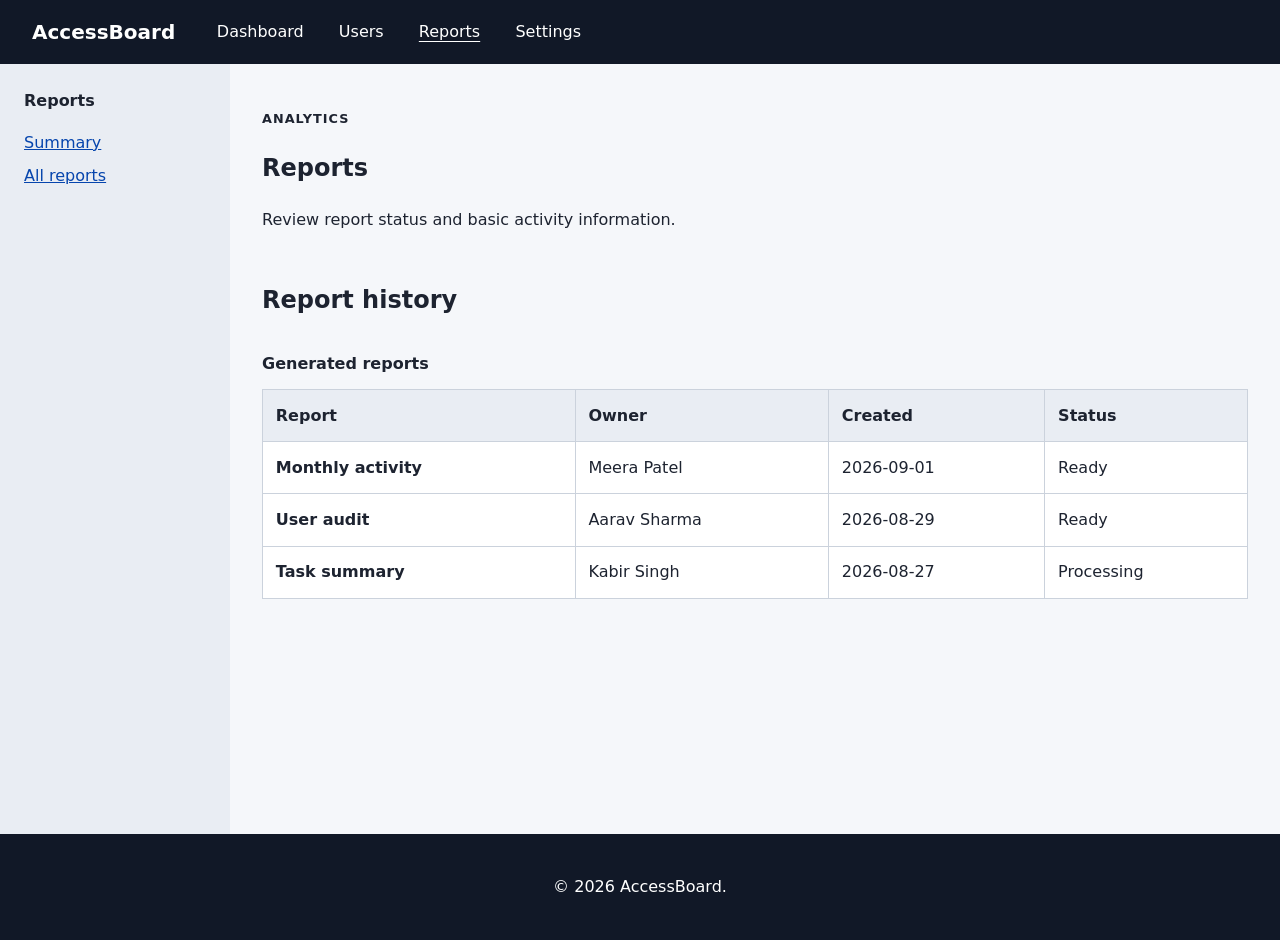
==== reports.html @ 459112c2 "comitted" ====
<!doctype html>
<html lang="en">
<head>
  <meta charset="utf-8">
  <meta name="viewport" content="width=device-width, initial-scale=1">
  <meta name="description" content="Accessible reports page">
  <title>Accessible Dashboard - Reports</title>
  <link rel="stylesheet" href="css/style.css">
  <script src="js/main.js" defer></script>
</head>
<body>
  <a class="skip-link" href="#main-content">Skip to main content</a>
  <header class="site-header">
    <div class="brand"><a href="index.html" aria-label="AccessBoard home">AccessBoard</a></div>
    <nav aria-label="Primary navigation">
      <ul class="nav-list">
        <li><a href="index.html">Dashboard</a></li>
        <li><a href="users.html">Users</a></li>
        <li><a href="reports.html" aria-current="page">Reports</a></li>
        <li><a href="settings.html">Settings</a></li>
      </ul>
    </nav>
    <button class="menu-toggle" type="button" aria-expanded="false" aria-controls="sidebar">Menu</button>
  </header>

  <div class="layout">
    <aside id="sidebar" class="sidebar" aria-label="Sidebar navigation">
      <h2>Reports</h2>
      <nav aria-label="Report navigation">
        <ul>
          <li><a href="#summary">Summary</a></li>
          <li><a href="#report-table">All reports</a></li>
        </ul>
      </nav>
    </aside>

    <main id="main-content" class="main-content">
      <section id="summary" aria-labelledby="reports-title">
        <p class="eyebrow">Analytics</p>
        <h1 id="reports-title">Reports</h1>
        <p>Review report status and basic activity information.</p>
      </section>

      <section id="report-table" aria-labelledby="table-title">
        <h2 id="table-title">Report history</h2>
        <div class="table-wrap">
          <table>
            <caption>Generated reports</caption>
            <thead>
              <tr>
                <th scope="col">Report</th>
                <th scope="col">Owner</th>
                <th scope="col">Created</th>
                <th scope="col">Status</th>
              </tr>
            </thead>
            <tbody>
              <tr>
                <th scope="row">Monthly activity</th>
                <td>Meera Patel</td>
                <td>2026-09-01</td>
                <td>Ready</td>
              </tr>
              <tr>
                <th scope="row">User audit</th>
                <td>Aarav Sharma</td>
                <td>2026-08-29</td>
                <td>Ready</td>
              </tr>
              <tr>
                <th scope="row">Task summary</th>
                <td>Kabir Singh</td>
                <td>2026-08-27</td>
                <td>Processing</td>
              </tr>
            </tbody>
          </table>
        </div>
      </section>
    </main>
  </div>

  <footer class="site-footer"><p>&copy; 2026 AccessBoard.</p></footer>
</body>
</html>
---- css/style.css ----
/* Accessible Dashboard stylesheet */
:root {
  font-family: system-ui, -apple-system, BlinkMacSystemFont, "Segoe UI", sans-serif;
  color: #1d2330;
  background: #f5f7fa;
  line-height: 1.6;
}

* {
  box-sizing: border-box;
}

body {
  margin: 0;
  min-width: 320px;
}

a {
  color: #0645ad;
}

a:focus-visible,
button:focus-visible,
input:focus-visible,
select:focus-visible {
  outline: 3px solid #ffbf00;
  outline-offset: 3px;
}

.skip-link {
  position: absolute;
  left: 1rem;
  top: -5rem;
  padding: 0.75rem 1rem;
  background: #111827;
  color: #fff;
  z-index: 1000;
}

.skip-link:focus {
  top: 1rem;
}

.site-header {
  display: flex;
  align-items: center;
  gap: 2rem;
  padding: 1rem 2rem;
  background: #111827;
  color: #fff;
}

.brand a {
  color: #fff;
  text-decoration: none;
  font-weight: 800;
  font-size: 1.25rem;
}

.nav-list {
  display: flex;
  flex-wrap: wrap;
  gap: 1rem;
  list-style: none;
  padding: 0;
  margin: 0;
}

.nav-list a {
  color: #fff;
  text-decoration: none;
  padding: 0.4rem 0.6rem;
}

.nav-list a[aria-current="page"] {
  text-decoration: underline;
  text-underline-offset: 0.25rem;
}

.menu-toggle {
  margin-left: auto;
  display: none;
}

.layout {
  display: grid;
  grid-template-columns: 230px 1fr;
  min-height: calc(100vh - 130px);
}

.sidebar {
  padding: 1.5rem;
  background: #e9edf3;
}

.sidebar h2 {
  margin-top: 0;
  font-size: 1rem;
}

.sidebar ul {
  list-style: none;
  padding: 0;
}

.sidebar li + li {
  margin-top: 0.5rem;
}

.main-content {
  max-width: 1200px;
  width: 100%;
  padding: 2rem;
  margin: 0 auto;
}

.section-heading {
  display: flex;
  justify-content: space-between;
  align-items: center;
  gap: 1rem;
}

.eyebrow {
  margin-bottom: 0;
  font-weight: 700;
  text-transform: uppercase;
  letter-spacing: 0.08em;
  font-size: 0.8rem;
}

.cards {
  display: grid;
  grid-template-columns: repeat(3, 1fr);
  gap: 1rem;
  margin: 1.5rem 0 2rem;
}

.card {
  padding: 1.25rem;
  border: 1px solid #ccd3dd;
  border-radius: 0.75rem;
  background: #fff;
}

.card h2 {
  margin-top: 0;
  font-size: 1.1rem;
}

.stat {
  font-size: 2rem;
  font-weight: 800;
  margin: 0;
}

section {
  margin-bottom: 3rem;
}

.table-wrap {
  overflow-x: auto;
}

table {
  width: 100%;
  border-collapse: collapse;
  background: #fff;
}

caption {
  text-align: left;
  font-weight: 700;
  padding: 0.75rem 0;
}

th,
td {
  border: 1px solid #cbd2dc;
  padding: 0.8rem;
  text-align: left;
}

thead th {
  background: #e9edf3;
}

.status {
  font-weight: 700;
}

.success {
  color: #075e28;
}

.pending {
  color: #7a4b00;
}

.button {
  border: 2px solid #111827;
  border-radius: 0.45rem;
  padding: 0.65rem 1rem;
  background: #111827;
  color: #fff;
  cursor: pointer;
  font: inherit;
}

.button.secondary {
  background: #fff;
  color: #111827;
}

.form-group {
  margin-bottom: 1.25rem;
}

label,
.label-text {
  display: block;
  font-weight: 700;
  margin-bottom: 0.4rem;
}

input,
select {
  width: 100%;
  max-width: 520px;
  padding: 0.7rem;
  border: 1px solid #687386;
  border-radius: 0.35rem;
  background: #fff;
  color: #1d2330;
  font: inherit;
}

.checkbox-label {
  display: flex;
  align-items: center;
  gap: 0.5rem;
  font-weight: 400;
}

.checkbox-label input {
  width: auto;
}

fieldset {
  border: 1px solid #aeb7c5;
  border-radius: 0.6rem;
  padding: 1.25rem;
  margin: 0 0 1.5rem;
}

legend {
  padding: 0 0.5rem;
  font-weight: 800;
}

small {
  display: block;
  margin-top: 0.3rem;
}

.form-actions {
  display: flex;
  flex-wrap: wrap;
  gap: 0.75rem;
}

.form-message {
  min-height: 1.5rem;
  font-weight: 700;
}

dialog {
  border: 0;
  border-radius: 0.75rem;
  max-width: 600px;
  width: calc(100% - 2rem);
  padding: 0;
  box-shadow: 0 1rem 3rem rgba(0, 0, 0, 0.25);
}

dialog::backdrop {
  background: rgba(0, 0, 0, 0.55);
}

.modal-content {
  padding: 1.5rem;
}

.site-footer {
  padding: 1.5rem 2rem;
  background: #111827;
  color: #fff;
  text-align: center;
}

@media (max-width: 760px) {
  .site-header {
    flex-wrap: wrap;
    padding: 1rem;
  }

  .menu-toggle {
    display: block;
  }

  .nav-list {
    width: 100%;
  }

  .layout {
    display: block;
  }

  .sidebar {
    display: none;
  }

  .sidebar.is-open {
    display: block;
  }

  .main-content {
    padding: 1.25rem;
  }

  .section-heading {
    align-items: flex-start;
    flex-direction: column;
  }

  .cards {
    grid-template-columns: 1fr;
  }
}
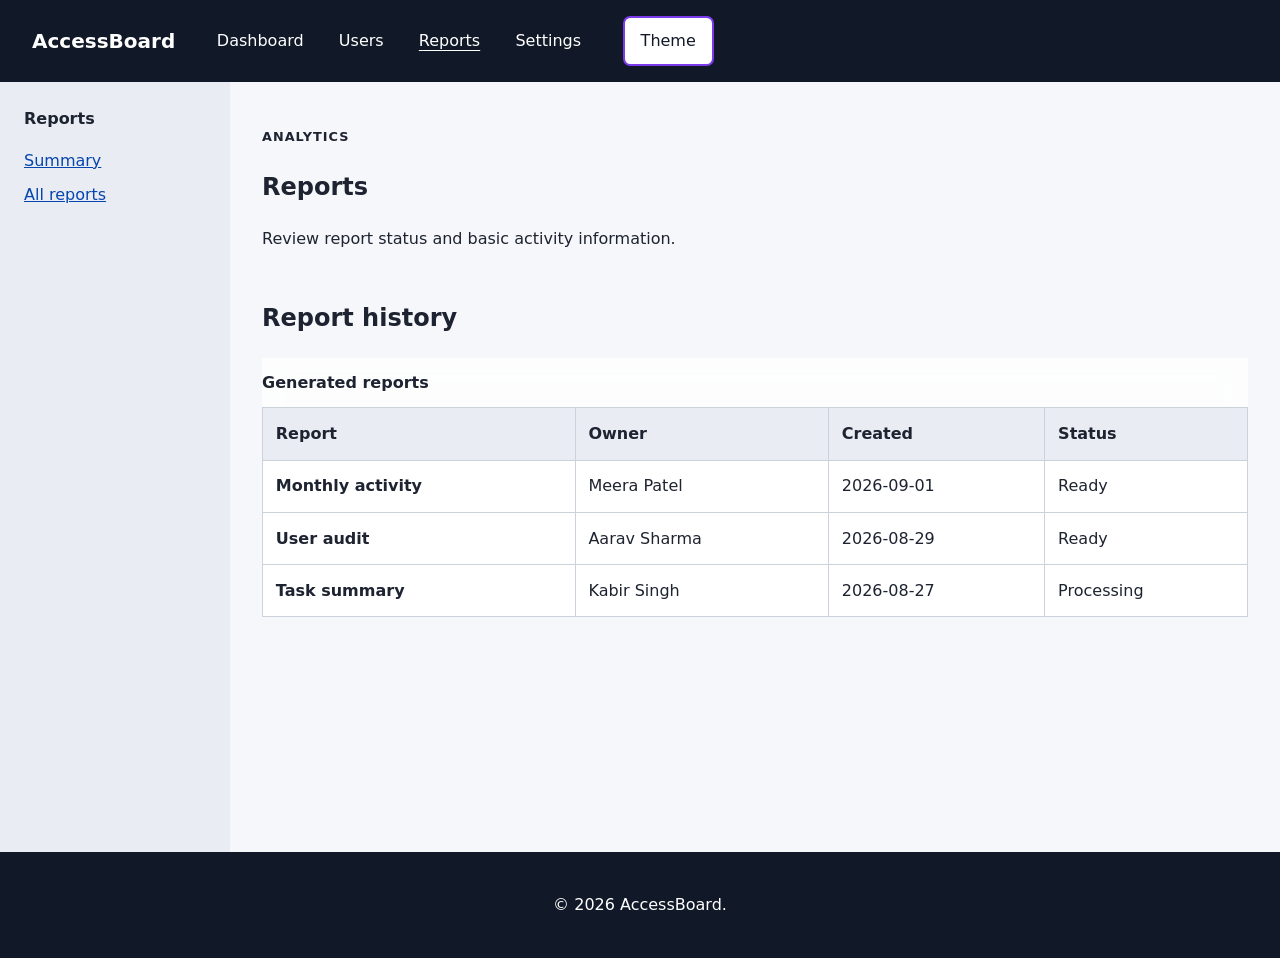
==== commit 1568a4bc: "don all the update" ====
--- a/reports.html
+++ b/reports.html
@@ -20,6 +20,7 @@
         <li><a href="settings.html">Settings</a></li>
       </ul>
     </nav>
+    <button id="theme-toggle" class="button secondary" type="button" aria-label="Toggle color theme">Theme</button>
     <button class="menu-toggle" type="button" aria-expanded="false" aria-controls="sidebar">Menu</button>
   </header>
 
--- a/css/style.css
+++ b/css/style.css
@@ -337,3 +337,89 @@
     grid-template-columns: 1fr;
   }
 }
+
+/* Data dashboard: design tokens, responsive grid, glass UI, and overflow protection */
+:root {
+  --color-primary: #7c3aed;
+  --color-primary-strong: #5b21b6;
+  --color-accent: #c084fc;
+  --color-bg: #f5f7fa;
+  --color-surface: rgba(255,255,255,.78);
+  --color-text: #1d2330;
+  --color-muted: #5b6472;
+  --color-border: rgba(104,115,134,.28);
+  --font-xs: .75rem;
+  --font-sm: .875rem;
+  --font-md: 1rem;
+  --font-lg: 1.25rem;
+  --font-xl: 1.75rem;
+  --space-1: .25rem;
+  --space-2: .5rem;
+  --space-3: .75rem;
+  --space-4: 1rem;
+  --space-6: 1.5rem;
+  --space-8: 2rem;
+  --radius-sm: .5rem;
+  --radius-md: .75rem;
+  --radius-lg: 1rem;
+  --shadow-soft: 0 10px 30px rgba(17,24,39,.08);
+  --glass-blur: 14px;
+}
+
+html[data-theme="dark"] {
+  --color-bg: #09090f;
+  --color-surface: rgba(20,20,31,.78);
+  --color-text: #f3f4f6;
+  --color-muted: #b4b9c5;
+  --color-border: rgba(192,132,252,.24);
+}
+
+html { overflow-x: hidden; }
+body { background: var(--color-bg); color: var(--color-text); overflow-x: hidden; }
+.main-content { min-width: 0; }
+.layout { width: 100%; min-width: 0; }
+.cards { grid-template-columns: repeat(12, minmax(0, 1fr)); }
+.card { grid-column: span 4; background: var(--color-surface); border-color: var(--color-border); box-shadow: var(--shadow-soft); backdrop-filter: blur(var(--glass-blur)); -webkit-backdrop-filter: blur(var(--glass-blur)); transition: transform .2s ease, box-shadow .2s ease, border-color .2s ease; }
+.card:hover { transform: translateY(-3px); box-shadow: 0 16px 36px rgba(17,24,39,.13); border-color: var(--color-primary); }
+.table-wrap, dialog { background: var(--color-surface); backdrop-filter: blur(var(--glass-blur)); -webkit-backdrop-filter: blur(var(--glass-blur)); }
+.button { background: var(--color-primary); border-color: var(--color-primary); transition: transform .2s ease, filter .2s ease; }
+.button:hover { filter: brightness(1.08); transform: translateY(-1px); }
+
+/* API dashboard controls */
+.data-toolbar { display:grid; grid-template-columns:minmax(180px,2fr) repeat(2,minmax(130px,1fr)); gap:var(--space-3); margin:var(--space-6) 0; }
+.data-toolbar input, .data-toolbar select { max-width:none; }
+.data-grid { display:grid; grid-template-columns:repeat(12,minmax(0,1fr)); gap:var(--space-4); }
+.data-item { grid-column:span 3; min-width:0; padding:var(--space-4); border:1px solid var(--color-border); border-radius:var(--radius-md); background:var(--color-surface); box-shadow:var(--shadow-soft); transition:transform .2s ease, box-shadow .2s ease; }
+.data-item:hover { transform:translateY(-3px); box-shadow:0 14px 30px rgba(17,24,39,.12); }
+.data-item img { width:100%; height:180px; object-fit:contain; border-radius:var(--radius-sm); background:#fff; }
+.error-banner { margin:var(--space-4) 0; padding:var(--space-3) var(--space-4); border:1px solid #b42318; border-radius:var(--radius-sm); background:rgba(255,235,233,.9); color:#7a271a; }
+.skeleton { height:280px; border-radius:var(--radius-md); background:linear-gradient(90deg,rgba(127,127,127,.12),rgba(127,127,127,.24),rgba(127,127,127,.12)); background-size:200% 100%; animation:skeleton 1.2s infinite; }
+@keyframes skeleton { to { background-position:-200% 0; } }
+
+@media (max-width: 1023px) {
+  .layout { grid-template-columns:200px minmax(0,1fr); }
+  .main-content { padding:var(--space-6); }
+  .data-item { grid-column:span 6; }
+}
+@media (max-width: 767px) {
+  .site-header { padding:var(--space-4); gap:var(--space-3); flex-wrap:wrap; }
+  .nav-list { gap:.25rem; }
+  .layout { display:block; }
+  .sidebar { display:none; }
+  .sidebar.is-open { display:block; }
+  .menu-toggle { display:block; }
+  .main-content { padding:var(--space-4); }
+  .section-heading { align-items:flex-start; flex-direction:column; }
+  .cards { grid-template-columns:1fr; }
+  .card, .data-item { grid-column:auto; }
+  .data-toolbar { grid-template-columns:1fr; }
+  .data-item img { height:160px; }
+}
+@media (max-width: 319px) {
+  body { min-width:0; }
+  .main-content { padding:.75rem; }
+  .site-header { padding:.75rem; }
+  .nav-list a { padding:.25rem; font-size:var(--font-sm); }
+}
+@media (min-width: 1024px) and (max-width: 1439px) { .data-item { grid-column:span 4; } }
+@media (min-width: 1440px) { .main-content { max-width:1400px; } .data-item { grid-column:span 3; } }
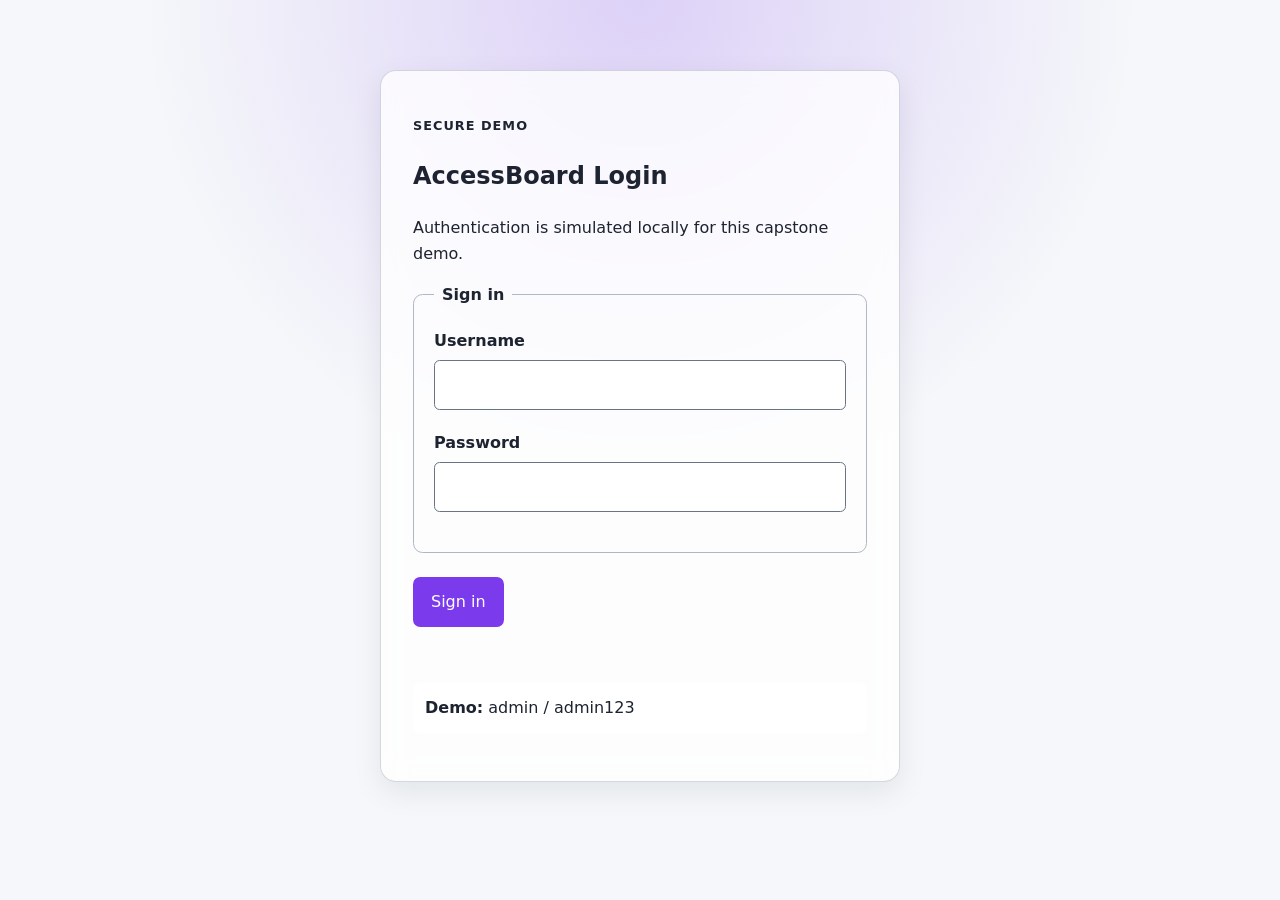
==== commit 1cfbbb1f: "full useble website" ====
--- a/reports.html
+++ b/reports.html
@@ -21,6 +21,7 @@
       </ul>
     </nav>
     <button id="theme-toggle" class="button secondary" type="button" aria-label="Toggle color theme">Theme</button>
+    <button id="logout-button" class="button danger" type="button">Logout</button>
     <button class="menu-toggle" type="button" aria-expanded="false" aria-controls="sidebar">Menu</button>
   </header>
 
--- a/css/style.css
+++ b/css/style.css
@@ -423,3 +423,21 @@
 }
 @media (min-width: 1024px) and (max-width: 1439px) { .data-item { grid-column:span 4; } }
 @media (min-width: 1440px) { .main-content { max-width:1400px; } .data-item { grid-column:span 3; } }
+
+/* Capstone application layer */
+:root { --surface-2: rgba(255,255,255,.62); --danger: #b42318; --success: #087443; }
+html[data-theme="dark"] { --surface-2: rgba(20,20,31,.62); }
+textarea { width: 100%; max-width: 520px; padding: .7rem; border: 1px solid #687386; border-radius: .35rem; background: var(--color-surface); color: var(--color-text); font: inherit; resize: vertical; }
+.button.danger { background: var(--danger); border-color: var(--danger); }
+.button.small { padding: .4rem .65rem; font-size: .875rem; }
+.card-actions { display:flex; flex-wrap:wrap; gap:.5rem; margin-top:1rem; }
+.form-message.success { color: var(--success); }
+.form-message.error { color: var(--danger); }
+.error-banner { margin-bottom: .75rem; }
+.empty-state { grid-column: 1 / -1; padding: 2rem; text-align:center; }
+.section-heading.compact { margin: 1.5rem 0 1rem; }
+.auth-page { min-height:100vh; display:grid; place-items:center; padding:1rem; background:radial-gradient(circle at top, rgba(124,58,237,.2), transparent 45%), var(--color-bg); }
+.auth-shell { width:min(100%, 520px); }
+.auth-card { padding:2rem; border:1px solid var(--color-border); border-radius:var(--radius-lg); background:var(--color-surface); box-shadow:var(--shadow-soft); backdrop-filter:blur(var(--glass-blur)); }
+.demo-hint { margin-top:1rem; padding:.75rem; border-radius:var(--radius-sm); background:var(--surface-2); }
+@media (max-width: 767px) { .site-header .danger { order: 4; } .auth-card { padding:1.25rem; } .data-item { grid-column:auto; } }
